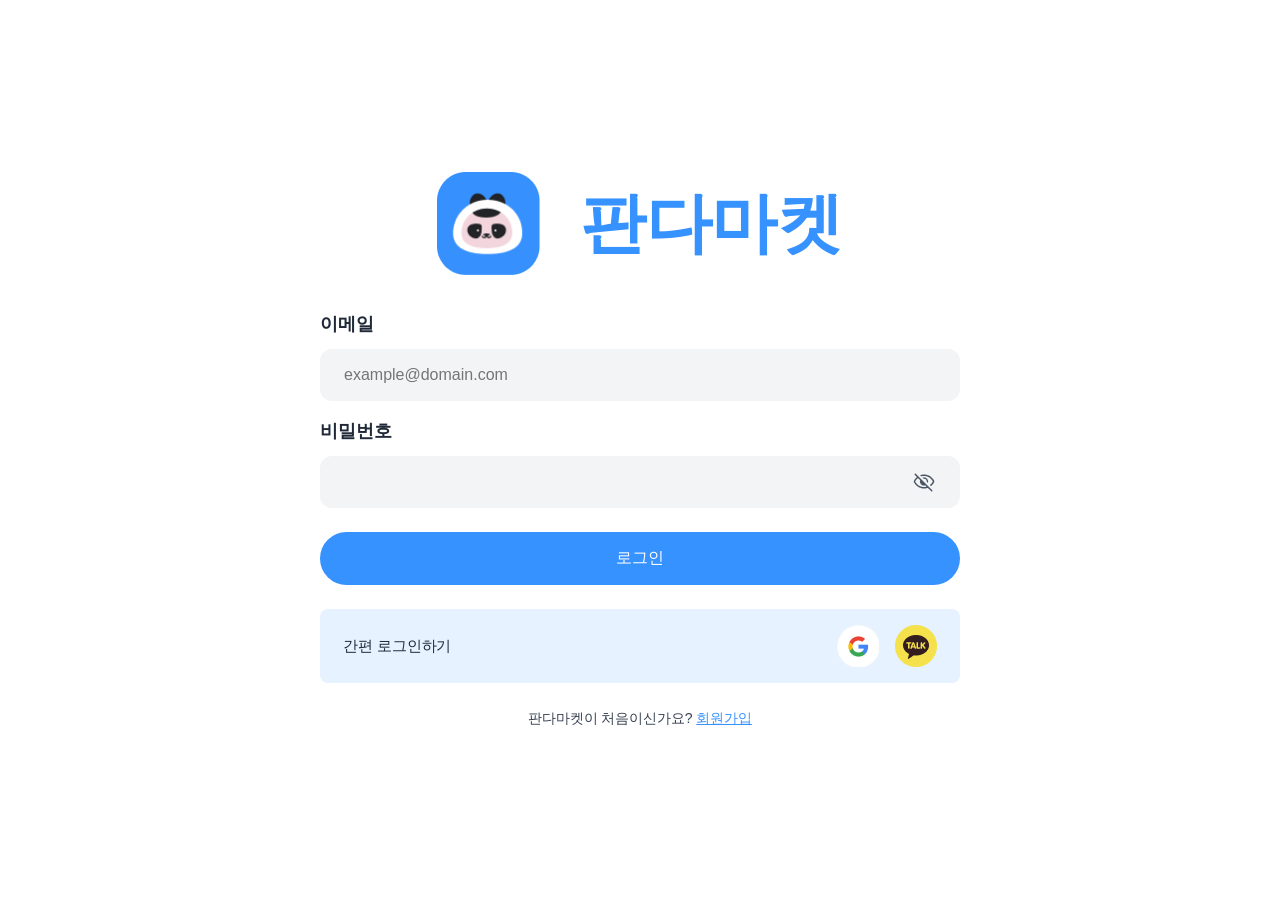
==== mission/login.html @ d7486005 "Modify mission1 and add mission2" ====
<!DOCTYPE html>
<html lang="ko">
<head>
  <meta charset="UTF-8">
  <meta name="viewport" content="width=device-width, initial-scale=1.0">
  <title>로그인 | 판다마켓</title>
  <link href="resources/css/style.css" rel="stylesheet" />
</head>
<body>
<main id="main" class="main login">
  <div class="login-wrap">
  <h1 class="header-logo"><a href="index.html">판다마켓</a></h1>
  <form action="">
    <div class="input-box">
      <label for="email-input" class="txt-label">이메일</label>
      <input type="email" class="common-input" id="email-input" name="email" required placeholder="example@domain.com">
    </div>
    <div class="input-box">
      <label for="password-input" class="txt-label">비밀번호</label>
      <input type="password" class="common-input" id="password-input" name="password" required>
      <button type="button" id="pw-hide" class="btn-pw-view hide"><span class="read-only">비밀번호 안보임</span></button>
    </div>
    <button type="submit" class="btn-login">로그인</button>
    <div class="login-sns-area">
      <h2>간편 로그인하기</h2>
      <div class="btn-sns">
        <a href="https://www.google.com/" target="_blank">구글</a>
        <a href="https://www.kakaocorp.com/page/" target="_blank">카카오톡</a>
      </div>
    </div>
    <div class="login-join-area">
      <span>판다마켓이 처음이신가요? <a href="signup.html">회원가입</a></span>
    </div>
  </form>
  </div>
</main>
</div> 
</body>
</html>
---- mission/resources/css/style.css ----
@import url("./reset.css");

/* common*/
:root {
    --side-space: clamp(2rem, 5vw, 20rem); 
    --max-width: 1920px; 
    --header-height: clamp(50px, 10vh, 70px); 
    
    /* 색상 변수 */
    --primary-color: #3692FF;
    --banner-bg-blue:#cfe5ff;
    --secondary-color: #F8F8F8;
    --text-color: #374151;
    --panda-white: #FFFFFF;
    --btn-hover-color:#1251AA;
    --color-gray900:#111827;
    --color-gray800:#1F2937;
    --color-gray700:#374151;
    --color-gray600:#4B5563;
    --color-gray500:#6B7280;
    --color-gray400:#9CA3AF;
    --color-gray200:#E5E7Eb;
    --color-gray100:#F3F4F6;
    --color-gray50:#F9FAFB;
    --color-blue:#3692FF;
}

body {
    position:relative;
    color: var(--text-color);
}
.inner {
    width: 100%;
    max-width: var(--max-width);
    margin: 0 auto;
    padding: 0 var(--side-space);
    box-sizing: border-box;
}
.title {
    font-weight:700;
    font-size: 4rem;
    line-height: 1.3;
}

/* Header */
.header {
    position:sticky;
    left:0;
    top:0;
    right:0;
    width:100%;
    background-color: var(--panda-white);
    border-bottom: 1px solid #eee;
    padding:
    
}
.header .inner {
    display: flex;
    height: var(--header-height);
    justify-content: space-between;
    align-items: center;
    padding:0 clamp(2rem, 20vw, 25rem);
}
.header-logo a {
    display: inline-block;
    color: var(--primary-color);
    font-family: 'ROKAF sans'; 
    font-weight: 700;
    font-size: 2.5rem;
    background-image: url(../images/logo.png);
    background-repeat: no-repeat;
    background-position: 0 center;
    background-size: var(--logo-icon-size) var(--logo-icon-size);
    padding-left: 48px; 
    
}
.header-btn-login {
    display:flex;
    padding: clamp(8px, 1.5vh, 11px) clamp(20px, 5vw, 43px); 
    align-items: center;
    justify-content: center;
    background-color: var(--primary-color);
    color: var(--panda-white);
    font-size: 1.6rem;
    border-radius: 8px;
    font-weight: 600;
}
.header-btn-login:hover {
    background-color: var(--btn-hover-color);
}
/* Main */

/* Main - Banner Section */
.banner-section {
    background-color: var(--banner-bg-blue);
}
.banner-section > .inner {
    display: flex;
    min-height: 350px;
    height: clamp(350px, 50vh, 540px); 
    justify-content: space-between;
    align-items: flex-end;
    gap: 3rem;
}
.banner-section .img-content {
    display:flex;
    flex-shrink: 1;
    max-width: 50%;
}
.banner-section .text-content {
    display:flex;
    flex-direction: column;
    gap: clamp(10px, 2vh, 20px); 
    flex-shrink: 1;
    padding-bottom: clamp(30px, 10vh, 74px); 
}
.banner-section .btn-view-items {
    display:flex;
    align-items: center;
    justify-content: center;
    background-color: var(--primary-color);
    color: var(--panda-white);
    font-size: 2rem;
    padding: clamp(8px, 1.5vh, 12px) 0;
    border-radius: 40px;
    font-weight: 600;
    width: clamp(200px, 30vw, 357px);
}
.btn-view-items:hover {
    background-color: var(--btn-hover-color);
}
/* Main - Content Sections */
.content-section .inner {
    max-width: 1200px;
    padding-top: clamp(60px, 10vh, 138px);
    padding-bottom: clamp(60px, 10vh, 138px);
    padding-left: var(--side-space);
    padding-right: var(--side-space);
}
.content-section .content-card {
    display: flex;
    align-items: center;
    border-radius: 12px;
    background-color: var(--secondary-color); 
    gap: clamp(30px, 5vw, 80px); 
}

.content-section .img-content img {
    border-radius: 12px 0 0 12px;
}
.content-section .text-content {
    flex:1;
    padding: 0; 
}
.content-section.reverse .content-card {
    flex-direction: row-reverse;
}
.content-section.reverse .img-content img {
    border-radius: 0 12px 12px 0;
}
.content-section.reverse .text-content {
    text-align: right;
}
.text-content .tag {
    color:var(--primary-color);
    font-size: 1.8rem;
    font-weight:800;
    display: inline-block;
    margin-bottom: 1rem;
}
.text-content .title {
    margin-bottom: 1.5rem;
}
.text-content .desc {
    font-size: 2.4rem;
    font-weight:500;
    line-height: 1.5;
}

/* Footer */
.footer {
    background-color: #111827;
    padding: 32px 0 102px 0
}
.footer > .inner {
    display:flex;
    justify-content: space-between;
    flex-wrap: wrap; 
    gap: 20px 40px; 
}

.footer .copyright {
    color:#E5E7Eb;
    font-size: 1.6rem;
}
.footer .terms-menu {
    display:flex;
    gap: clamp(15px, 3vw, 30px); 
}
.footer .terms-menu a {
    color:#E5E7Eb;
    font-size: 1.6rem;
}
.footer .sns-menu {
    display:flex;
    gap: 15px;
}
.footer .sns-menu li {
    display: flex;
}
.footer .sns-menu a {
    width:20px;
    height:20px;
    text-indent:-9999px;
    background-repeat: no-repeat;
    background-size:20px 20px;
    background-position: 0 0;
}
.footer .sns-menu li:nth-child(1) a {
    background-image: url(../images/ic_facebook.png);    
}
.footer .sns-menu li:nth-child(2) a {
    background-image: url(../images/ic_twitter.png);    
}
.footer .sns-menu li:nth-child(3) a {
    background-image: url(../images/ic_youtube.png);    
}
.footer .sns-menu li:nth-child(4) a {
    background-image: url(../images/ic_instagram.png);    
}


/* login */
.main.login {
    display: flex;
    justify-content: center;
    align-items: center;
    flex-direction: column;
    height: 100vh;
}
.login-wrap {
    max-width:640px;
    width:100%;
}
.login-wrap .header-logo {
   display:flex;
   justify-content: center;
   margin-bottom:3.4rem;
}
.login-wrap .header-logo a {
    font-size:6.6rem;
    background-size:103px 103px;
    background-image: url(../images/logo-big.png);
    padding-left:143px;

}
.input-box {
    position: relative;
    display: flex;
    flex-direction: column;
    gap:1rem;
}
.input-box + .input-box {
    margin-top:1.6rem;
}
.input-box .txt-label {
    display:block;
    font-size:1.8rem;
    font-weight:700;
    color:var(--color-gray800);
}
.input-box .common-input {
    position:relative;
    width:100%;
    background-color: var(--color-gray100);
    border-radius: 12px;
    padding:17px 72px 17px 24px;
    font-size:1.6rem;
}
.input-box .btn-pw-view {
    position:absolute;
    bottom:0;
    right:0;
    height:52px;
    width:72px;
    background-image: url(../images/btn_visibility_on.png);
    background-repeat: no-repeat;
    background-position: center;
    background-size:24px 24px;
}
.input-box .btn-pw-view.hide {
    background-image: url(../images/btn_visibility.png);
}
.btn-login {
    width:100%;
    padding:16px 0;
    background-color: var(--primary-color);
    color:var(--panda-white);
    border-radius: 40px;
    margin-top:2.4rem;
}
.login-sns-area {
    display: flex;
    justify-content: space-between;
    align-items: center;
    background-color: #E6F2FF;
    padding:16px 23px;
    border-radius: 8px;
    margin-top:2.4rem;
}
.login-sns-area h2 {
    font-size:1.5rem;
    font-weight: 500;
    color:var(--color-gray800);
}
.btn-sns {
    display: flex;
    justify-content: space-between;
    gap:16px;
}
.btn-sns a {
    width:42px;
    height:42px;
    background-repeat: no-repeat;
    text-indent: -9999px;
}
.btn-sns a:nth-child(1) {
    background-image: url(../images/ic-google.png);
}
.btn-sns a:nth-child(2) {
    background-image: url(../images/ic-kakao.png);

}
.login-join-area {
    text-align: center; 
    font-size:1.4rem; 
    font-weight: 500;
    margin-top:2.4rem;
}

.login-join-area a {
    color:var(--primary-color); 
    text-decoration: underline;
}


/* Tablet */
@media (max-width: 1024px) {
    :root {
        --max-width: 960px;
    }
}

/* Mobile */
@media (max-width: 768px) {
    :root {
        --side-space: clamp(1.6rem, 5vw, 20rem);
    }
    
}
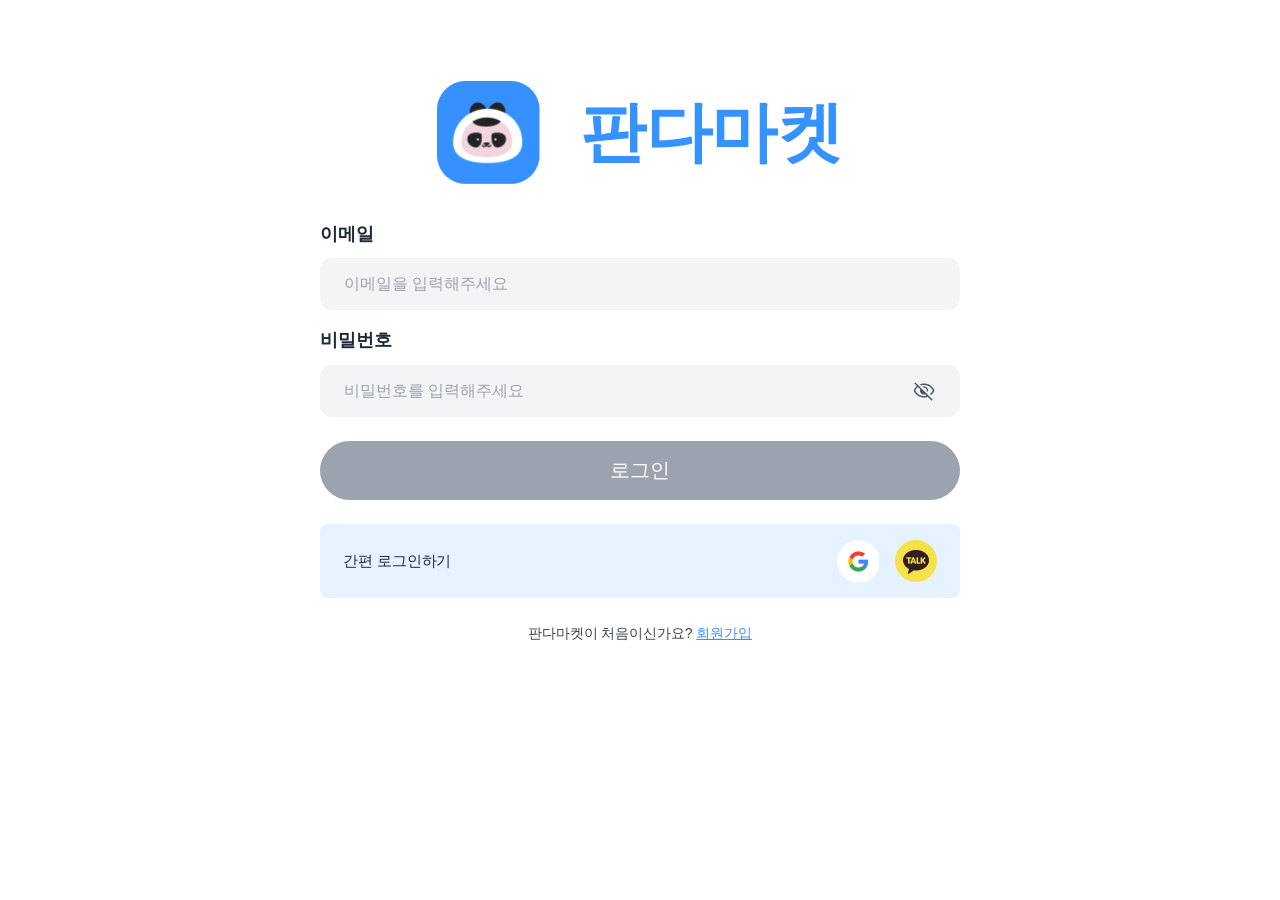
==== commit 27b48116: "modify img css html and develop responsive web" ====
--- a/mission/login.html
+++ b/mission/login.html
@@ -13,14 +13,14 @@
   <form action="">
     <div class="input-box">
       <label for="email-input" class="txt-label">이메일</label>
-      <input type="email" class="common-input" id="email-input" name="email" required placeholder="example@domain.com">
+      <input type="email" class="common-input" id="email-input" name="email" required placeholder="이메일을 입력해주세요">
     </div>
     <div class="input-box">
       <label for="password-input" class="txt-label">비밀번호</label>
-      <input type="password" class="common-input" id="password-input" name="password" required>
+      <input type="password" class="common-input" id="password-input" name="password" required placeholder="비밀번호를 입력해주세요">
       <button type="button" id="pw-hide" class="btn-pw-view hide"><span class="read-only">비밀번호 안보임</span></button>
     </div>
-    <button type="submit" class="btn-login">로그인</button>
+    <button type="submit" class="btn-login disabled">로그인</button>
     <div class="login-sns-area">
       <h2>간편 로그인하기</h2>
       <div class="btn-sns">
--- a/mission/resources/css/style.css
+++ b/mission/resources/css/style.css
@@ -22,7 +22,7 @@
     --color-gray200:#E5E7Eb;
     --color-gray100:#F3F4F6;
     --color-gray50:#F9FAFB;
-    --color-blue:#3692FF;
+    
 }
 
 body {
@@ -51,7 +51,7 @@
     width:100%;
     background-color: var(--panda-white);
     border-bottom: 1px solid #eee;
-    padding:
+   
     
 }
 .header .inner {
@@ -110,9 +110,12 @@
 .banner-section .text-content {
     display:flex;
     flex-direction: column;
-    gap: clamp(10px, 2vh, 20px); 
+    gap: 3.2rem;
     flex-shrink: 1;
     padding-bottom: clamp(30px, 10vh, 74px); 
+}
+.banner-section .text-content .title {
+    margin-bottom: 0;
 }
 .banner-section .btn-view-items {
     display:flex;
@@ -180,13 +183,14 @@
 /* Footer */
 .footer {
     background-color: #111827;
-    padding: 32px 0 102px 0
+    
 }
 .footer > .inner {
     display:flex;
     justify-content: space-between;
     flex-wrap: wrap; 
     gap: 20px 40px; 
+    padding: 32px var(--side-space) 102px;
 }
 
 .footer .copyright {
@@ -236,7 +240,15 @@
     justify-content: center;
     align-items: center;
     flex-direction: column;
-    height: 100vh;
+    padding:8rem 0;
+}
+
+.main.signup {
+    display: flex;
+    justify-content: center;
+    align-items: center;
+    flex-direction: column;
+    padding:8rem 0;
 }
 .login-wrap {
     max-width:640px;
@@ -253,6 +265,15 @@
     background-image: url(../images/logo-big.png);
     padding-left:143px;
 
+}
+input::placeholder {
+ 	color: var(--color-gray400);
+}
+input::-webkit-input-placeholder{
+ 	color: var(--color-gray400);
+}
+input:-ms-input-placeholder{
+ 	color: var(--color-gray400);
 }
 .input-box {
     position: relative;
@@ -298,6 +319,10 @@
     color:var(--panda-white);
     border-radius: 40px;
     margin-top:2.4rem;
+    font-size:2rem;
+}
+.btn-login.disabled {
+    background-color: var(--color-gray400);
 }
 .login-sns-area {
     display: flex;
@@ -345,17 +370,132 @@
 
 
 /* Tablet */
-@media (max-width: 1024px) {
+@media (max-width: 1199px) {
     :root {
-        --max-width: 960px;
+        --max-width: 1199px;
+        --side-space:2.4rem;
+    }
+    .header .inner {
+        padding:0 var(--side-space);
+    }
+    .banner-section > .inner {
+        flex-direction: column;
+        justify-content: center;
+        align-items: center;
+        padding:8.6rem 0 0 0;
+        height: inherit;
+    }
+    .banner-section .img-content {
+        max-width: 100%;
+        width:100%;
+    }
+    .banner-section .text-content {
+        align-items: center;
+        text-align: center;
+    }
+    .banner-section .btn-view-items {
+        font-size:1.8rem;
+    }
+    .content-section .inner {
+        padding-top:2.4rem;
+        padding-bottom:2.4rem;
+    }
+    .content-section .content-card {
+        flex-direction: column;
+        background-color: inherit;
+        gap:2.4rem;
+    }
+      .content-section.reverse .content-card {
+        flex-direction: column;
+    }
+    .content-section .img-content {
+        width:100%;
+    }
+    .content-section .img-content img {
+        border-radius: 14px;
+    }
+    .content-section .text-content {
+        display: flex;
+        flex-direction: column;
+        width:100%;
+    } 
+    .text-content .tag {
+        margin-bottom: 1.6rem;
+    } 
+    .text-content .title {
+        margin-bottom:1.6rem;
+    }
+    .footer > .inner {padding:3.2rem 10.4rem 6.4rem 10.4rem}
+
+}
+
+@media (min-width: 768px) and (max-width: 1199px) {
+    /* 태블릿 br태그 숨김처리 */
+    .hide-on-tablet {
+        display: none;
     }
 }
 
 /* Mobile */
-@media (max-width: 768px) {
+@media (max-width: 767px) and (min-width: 375px) {
     :root {
-        --side-space: clamp(1.6rem, 5vw, 20rem);
-    }
-    
-}
-
+        --max-width:767px;
+        --side-space: 1.6rem;
+    }
+    .header .inner {
+        padding:0 var(--side-space);
+    }
+    .header-logo a {
+        background-image: none;
+        padding-left:0;
+        
+    }
+    .banner-section > .inner {
+        padding:4.8rem 0 0 0;
+    }
+    .content-section .inner {
+        padding-top:4rem;
+        padding-bottom:4rem;
+    }
+    .text-content .tag {
+        font-size:1.6rem;
+    }
+    .text-content .title {
+        font-size:3.2rem;
+    }
+    .content-card .text-content .title {
+        font-size:2.4rem;
+    }
+    .text-content .desc {
+        font-size:1.6rem;
+    }
+    .footer > .inner {
+        position: relative;
+        padding:3.2rem 3.2rem 10.2rem ;
+    }
+    .footer .copyright {
+        position: absolute;
+        bottom:32px;
+    }
+    .main.login {
+        padding:8rem var(--side-space);
+    }
+    .main.signup {
+        padding:8rem var(--side-space);
+    }
+    .login-wrap {
+        max-width: 400px;
+    }
+    .login-wrap .header-logo a {
+        background-size: 51px 51px;
+        font-size:3.3rem;
+        padding-left:62px;
+    }
+    .input-box .txt-label {
+        font-size:1.4rem;
+    }
+
+
+
+}
+
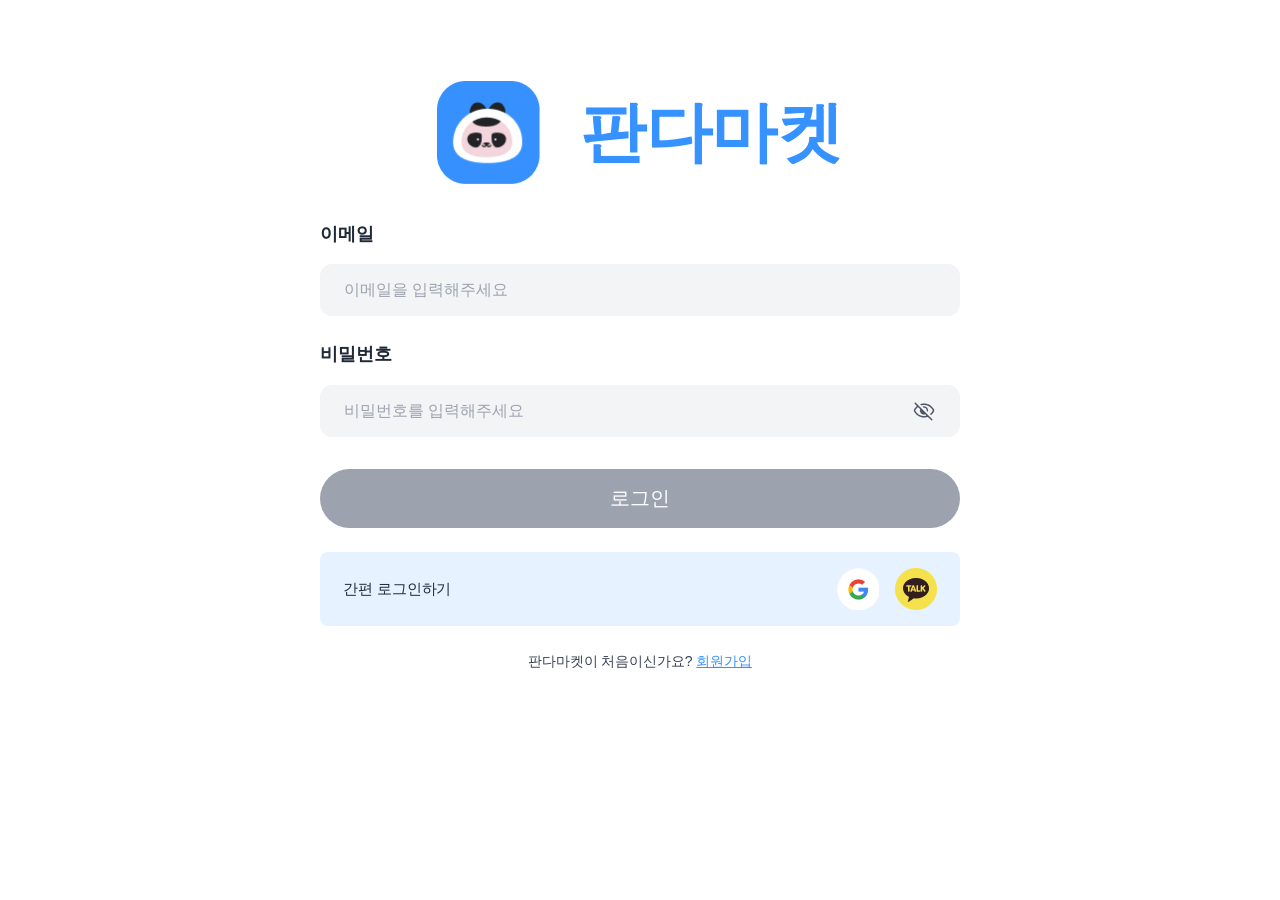
==== commit b86030e8: "modify mission3 and create js file" ====
--- a/mission/login.html
+++ b/mission/login.html
@@ -4,21 +4,41 @@
   <meta charset="UTF-8">
   <meta name="viewport" content="width=device-width, initial-scale=1.0">
   <title>로그인 | 판다마켓</title>
-  <link href="resources/css/style.css" rel="stylesheet" />
+  <link href="resources/css/common.css" rel="stylesheet" />
+  <link href="resources/css/auth.css" rel="stylesheet" />
+  <link rel="stylesheet" href="">
+  
 </head>
 <body>
 <main id="main" class="main login">
   <div class="login-wrap">
   <h1 class="header-logo"><a href="index.html">판다마켓</a></h1>
-  <form action="">
+  <form action="" id="loginForm">
     <div class="input-box">
       <label for="email-input" class="txt-label">이메일</label>
-      <input type="email" class="common-input" id="email-input" name="email" required placeholder="이메일을 입력해주세요">
+      <input 
+        type="email" 
+        class="common-input" 
+        id="email-input" 
+        name="email" 
+        required 
+        placeholder="이메일을 입력해주세요">
+        <p id="email-error" class="error-msg"></p>
     </div>
     <div class="input-box">
       <label for="password-input" class="txt-label">비밀번호</label>
-      <input type="password" class="common-input" id="password-input" name="password" required placeholder="비밀번호를 입력해주세요">
-      <button type="button" id="pw-hide" class="btn-pw-view hide"><span class="read-only">비밀번호 안보임</span></button>
+      <div class="pwd-box">
+        <input 
+          type="password" 
+          class="common-input" 
+          id="password-input" 
+          name="password" 
+          required 
+          placeholder="비밀번호를 입력해주세요"
+          minlength="8">
+        <button type="button" id="pw-hide" class="btn-pw-view hide"><span class="read-only">비밀번호 안보임</span></button>
+      </div>
+      <p id="password-error" class="error-msg"></p>
     </div>
     <button type="submit" class="btn-login disabled">로그인</button>
     <div class="login-sns-area">
@@ -34,6 +54,7 @@
   </form>
   </div>
 </main>
-</div> 
+</div>
+<script type="module" src="resources/js/login.js"></script>
 </body>
 </html>
--- a/mission/resources/css/common.css
+++ b/mission/resources/css/common.css
@@ -0,0 +1,182 @@
+@import url("./reset.css");
+
+/* common*/
+:root {
+    --side-space: clamp(2rem, 5vw, 20rem); 
+    --max-width: 1920px; 
+    --header-height: clamp(50px, 10vh, 70px); 
+    
+    /* 색상 변수 */
+    --primary-color: #3692FF;
+    --banner-bg-blue:#cfe5ff;
+    --secondary-color: #F8F8F8;
+    --text-color: #374151;
+    --panda-white: #FFFFFF;
+    --btn-hover-color:#1251AA;
+    --color-gray900:#111827;
+    --color-gray800:#1F2937;
+    --color-gray700:#374151;
+    --color-gray600:#4B5563;
+    --color-gray500:#6B7280;
+    --color-gray400:#9CA3AF;
+    --color-gray200:#E5E7Eb;
+    --color-gray100:#F3F4F6;
+    --color-gray50:#F9FAFB;
+    
+}
+
+body {
+    position:relative;
+    color: var(--text-color);
+}
+.inner {
+    width: 100%;
+    max-width: var(--max-width);
+    margin: 0 auto;
+    padding: 0 var(--side-space);
+    box-sizing: border-box;
+}
+.title {
+    font-weight:700;
+    font-size: 4rem;
+    line-height: 1.3;
+}
+
+/* Header */
+.header {
+    position:sticky;
+    left:0;
+    top:0;
+    right:0;
+    width:100%;
+    background-color: var(--panda-white);
+    border-bottom: 1px solid #eee;
+   
+    
+}
+.header .inner {
+    display: flex;
+    height: var(--header-height);
+    justify-content: space-between;
+    align-items: center;
+    padding:0 clamp(2rem, 20vw, 25rem);
+}
+.header-logo a {
+    display: inline-block;
+    color: var(--primary-color);
+    font-family: 'ROKAF sans'; 
+    font-weight: 700;
+    font-size: 2.5rem;
+    background-image: url(../images/logo.png);
+    background-repeat: no-repeat;
+    background-position: 0 center;
+    background-size: var(--logo-icon-size) var(--logo-icon-size);
+    padding-left: 48px; 
+    
+}
+.header-btn-login {
+    display:flex;
+    padding: clamp(8px, 1.5vh, 11px) clamp(20px, 5vw, 43px); 
+    align-items: center;
+    justify-content: center;
+    background-color: var(--primary-color);
+    color: var(--panda-white);
+    font-size: 1.6rem;
+    border-radius: 8px;
+    font-weight: 600;
+}
+.header-btn-login:hover {
+    background-color: var(--btn-hover-color);
+}
+
+/* Footer */
+.footer {
+    background-color: #111827;
+    
+}
+.footer > .inner {
+    display:flex;
+    justify-content: space-between;
+    flex-wrap: wrap; 
+    gap: 20px 40px; 
+    padding: 32px var(--side-space) 102px;
+}
+
+.footer .copyright {
+    color:#E5E7Eb;
+    font-size: 1.6rem;
+}
+.footer .terms-menu {
+    display:flex;
+    gap: clamp(15px, 3vw, 30px); 
+}
+.footer .terms-menu a {
+    color:#E5E7Eb;
+    font-size: 1.6rem;
+}
+.footer .sns-menu {
+    display:flex;
+    gap: 15px;
+}
+.footer .sns-menu li {
+    display: flex;
+}
+.footer .sns-menu a {
+    width:20px;
+    height:20px;
+    text-indent:-9999px;
+    background-repeat: no-repeat;
+    background-size:20px 20px;
+    background-position: 0 0;
+}
+.footer .sns-menu li:nth-child(1) a {
+    background-image: url(../images/ic-facebook.png);    
+}
+.footer .sns-menu li:nth-child(2) a {
+    background-image: url(../images/ic-twitter.png);    
+}
+.footer .sns-menu li:nth-child(3) a {
+    background-image: url(../images/ic-youtube.png);    
+}
+.footer .sns-menu li:nth-child(4) a {
+    background-image: url(../images/ic-instagram.png);    
+}
+
+/* Tablet */
+@media (max-width: 1199px) {
+    :root {
+        --max-width: 1199px;
+        --side-space:2.4rem;
+    }
+    .header .inner {
+        padding:0 var(--side-space);
+    }
+    .footer > .inner {padding:3.2rem 10.4rem 6.4rem 10.4rem}
+}
+
+
+/* Mobile */
+@media (max-width: 767px) and (min-width: 375px) {
+    :root {
+        --max-width:767px;
+        --side-space: 1.6rem;
+    }
+    .header .inner {
+        padding:0 var(--side-space);
+    }
+    .header-logo a {
+        background-image: none;
+        padding-left:0;
+        
+    }
+     .footer > .inner {
+        position: relative;
+        padding:3.2rem 3.2rem 10.2rem ;
+    }
+    .footer .copyright {
+        position: absolute;
+        bottom:32px;
+    }
+}
+
+
--- a/mission/resources/css/auth.css
+++ b/mission/resources/css/auth.css
@@ -0,0 +1,178 @@
+
+/* login */
+.main.login {
+    display: flex;
+    justify-content: center;
+    align-items: center;
+    flex-direction: column;
+    padding:8rem 0;
+}
+
+.main.signup {
+    display: flex;
+    justify-content: center;
+    align-items: center;
+    flex-direction: column;
+    padding:8rem 0;
+}
+.login-wrap {
+    max-width:640px;
+    width:100%;
+}
+.login-wrap .header-logo {
+   display:flex;
+   justify-content: center;
+   margin-bottom:3.4rem;
+}
+.login-wrap .header-logo a {
+    font-size:6.6rem;
+    background-size:103px 103px;
+    background-image: url(../images/logo-big.png);
+    padding-left:143px;
+
+}
+input::placeholder {
+ 	color: var(--color-gray400);
+}
+input::-webkit-input-placeholder{
+ 	color: var(--color-gray400);
+}
+input:-ms-input-placeholder{
+ 	color: var(--color-gray400);
+}
+.input-box {
+    position: relative;
+    display: flex;
+    flex-direction: column;
+}
+.input-box + .input-box {
+    margin-top:1.6rem;
+}
+.input-box .txt-label {
+    display:block;
+    font-size:1.8rem;
+    font-weight:700;
+    color:var(--color-gray800);
+}
+.input-box .common-input {
+    position:relative;
+    width:100%;
+    background-color: var(--color-gray100);
+    border-radius: 12px;
+    padding:17px 72px 17px 24px;
+    font-size:1.6rem;
+    margin-top:1.6rem;
+}
+.input-box .pwd-box {
+    position:relative;
+}
+.input-box .pwd-box .btn-pw-view {
+    position:absolute;
+    bottom:0;
+    right:0;
+    height:52px;
+    width:72px;
+    background-image: url(../images/btn-visibility-on.png);
+    background-repeat: no-repeat;
+    background-position: center;
+    background-size:24px 24px;
+}
+.input-box .pwd-box .btn-pw-view.hide {
+    background-image: url(../images/btn-visibility.png);
+}
+
+
+
+.btn-login {
+    width:100%;
+    padding:16px 0;
+    background-color: var(--primary-color);
+    color:var(--panda-white);
+    border-radius: 40px;
+    margin-top:2.4rem;
+    font-size:2rem;
+}
+.btn-login.disabled {
+    background-color: var(--color-gray400);
+}
+.login-sns-area {
+    display: flex;
+    justify-content: space-between;
+    align-items: center;
+    background-color: #E6F2FF;
+    padding:16px 23px;
+    border-radius: 8px;
+    margin-top:2.4rem;
+}
+.login-sns-area h2 {
+    font-size:1.5rem;
+    font-weight: 500;
+    color:var(--color-gray800);
+}
+.btn-sns {
+    display: flex;
+    justify-content: space-between;
+    gap:16px;
+}
+.btn-sns a {
+    width:42px;
+    height:42px;
+    background-repeat: no-repeat;
+    text-indent: -9999px;
+}
+.btn-sns a:nth-child(1) {
+    background-image: url(../images/ic-google.png);
+}
+.btn-sns a:nth-child(2) {
+    background-image: url(../images/ic-kakao.png);
+
+}
+.login-join-area {
+    text-align: center; 
+    font-size:1.4rem; 
+    font-weight: 500;
+    margin-top:2.4rem;
+}
+
+.login-join-area a {
+    color:var(--primary-color); 
+    text-decoration: underline;
+}
+.common-input.error {
+    border: 1px solid #F74747;
+}
+
+.error-msg {
+    color: #F74747;
+    font-size: 1.4rem;
+    margin-top:.8rem;
+}
+
+/* Tablet */
+@media (max-width: 1199px) {
+    .main.login {
+        height:100vh
+    }
+}
+
+/* Mobile */
+@media (max-width: 767px) and (min-width: 375px) {
+  .main.login {
+        padding:8rem var(--side-space);
+    }
+    .main.signup {
+        padding:8rem var(--side-space);
+    }
+    .login-wrap {
+        max-width: 400px;
+    }
+    .login-wrap .header-logo a {
+        background-size: 51px 51px;
+        font-size:3.3rem;
+        padding-left:62px;
+    }
+    .input-box .txt-label {
+        font-size:1.4rem;
+    }
+
+}
